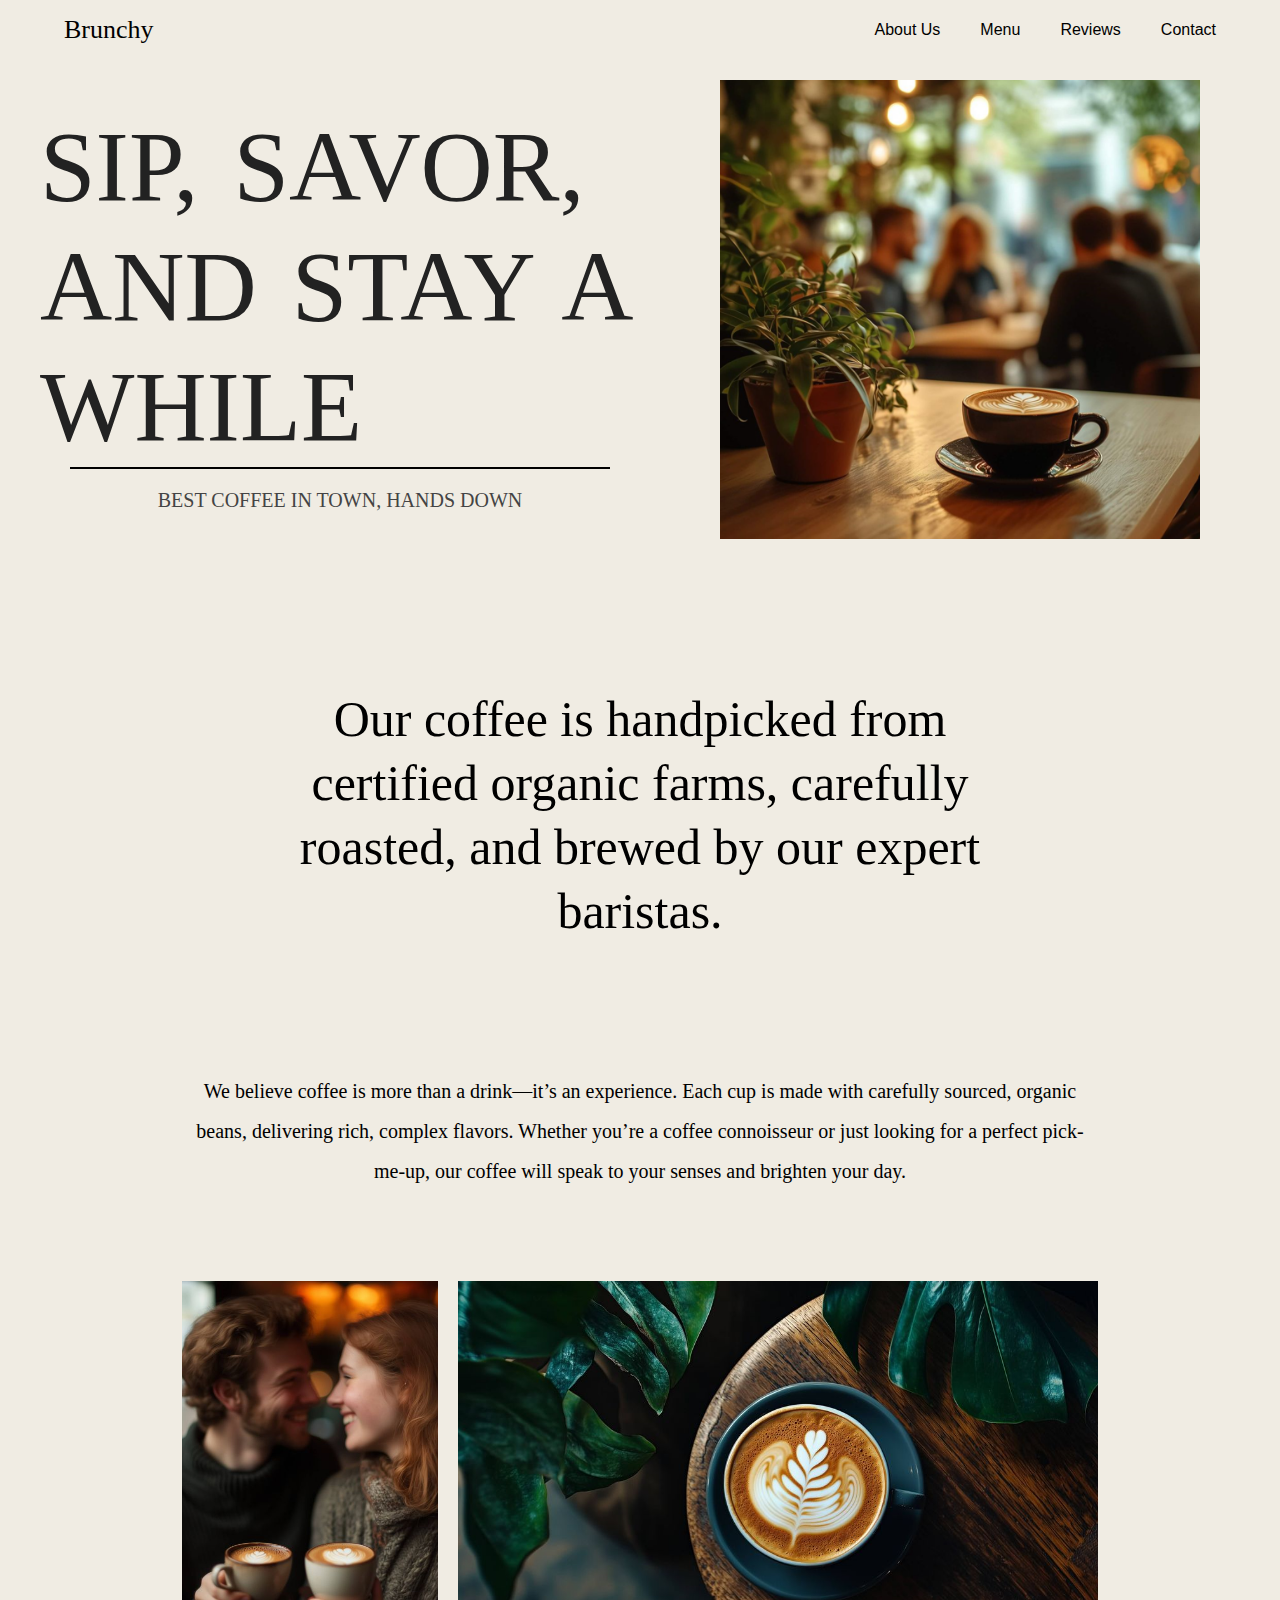
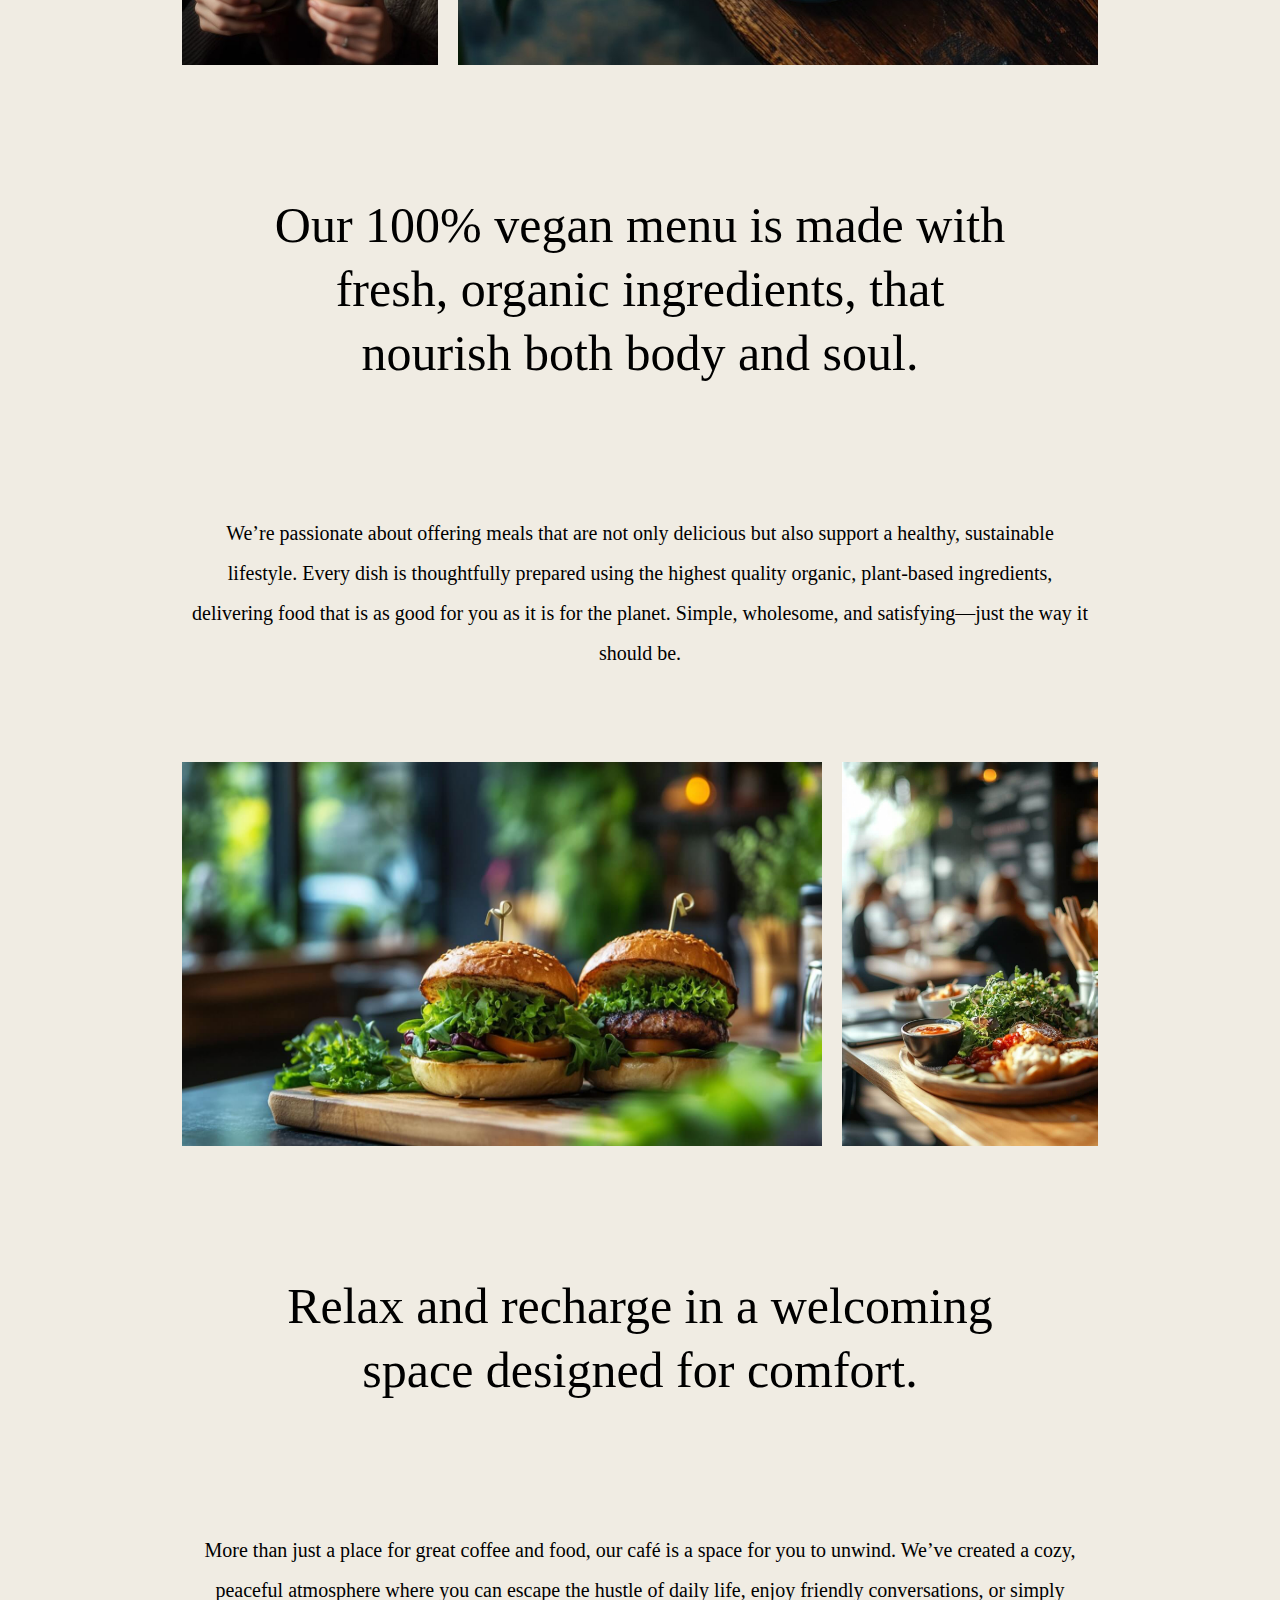
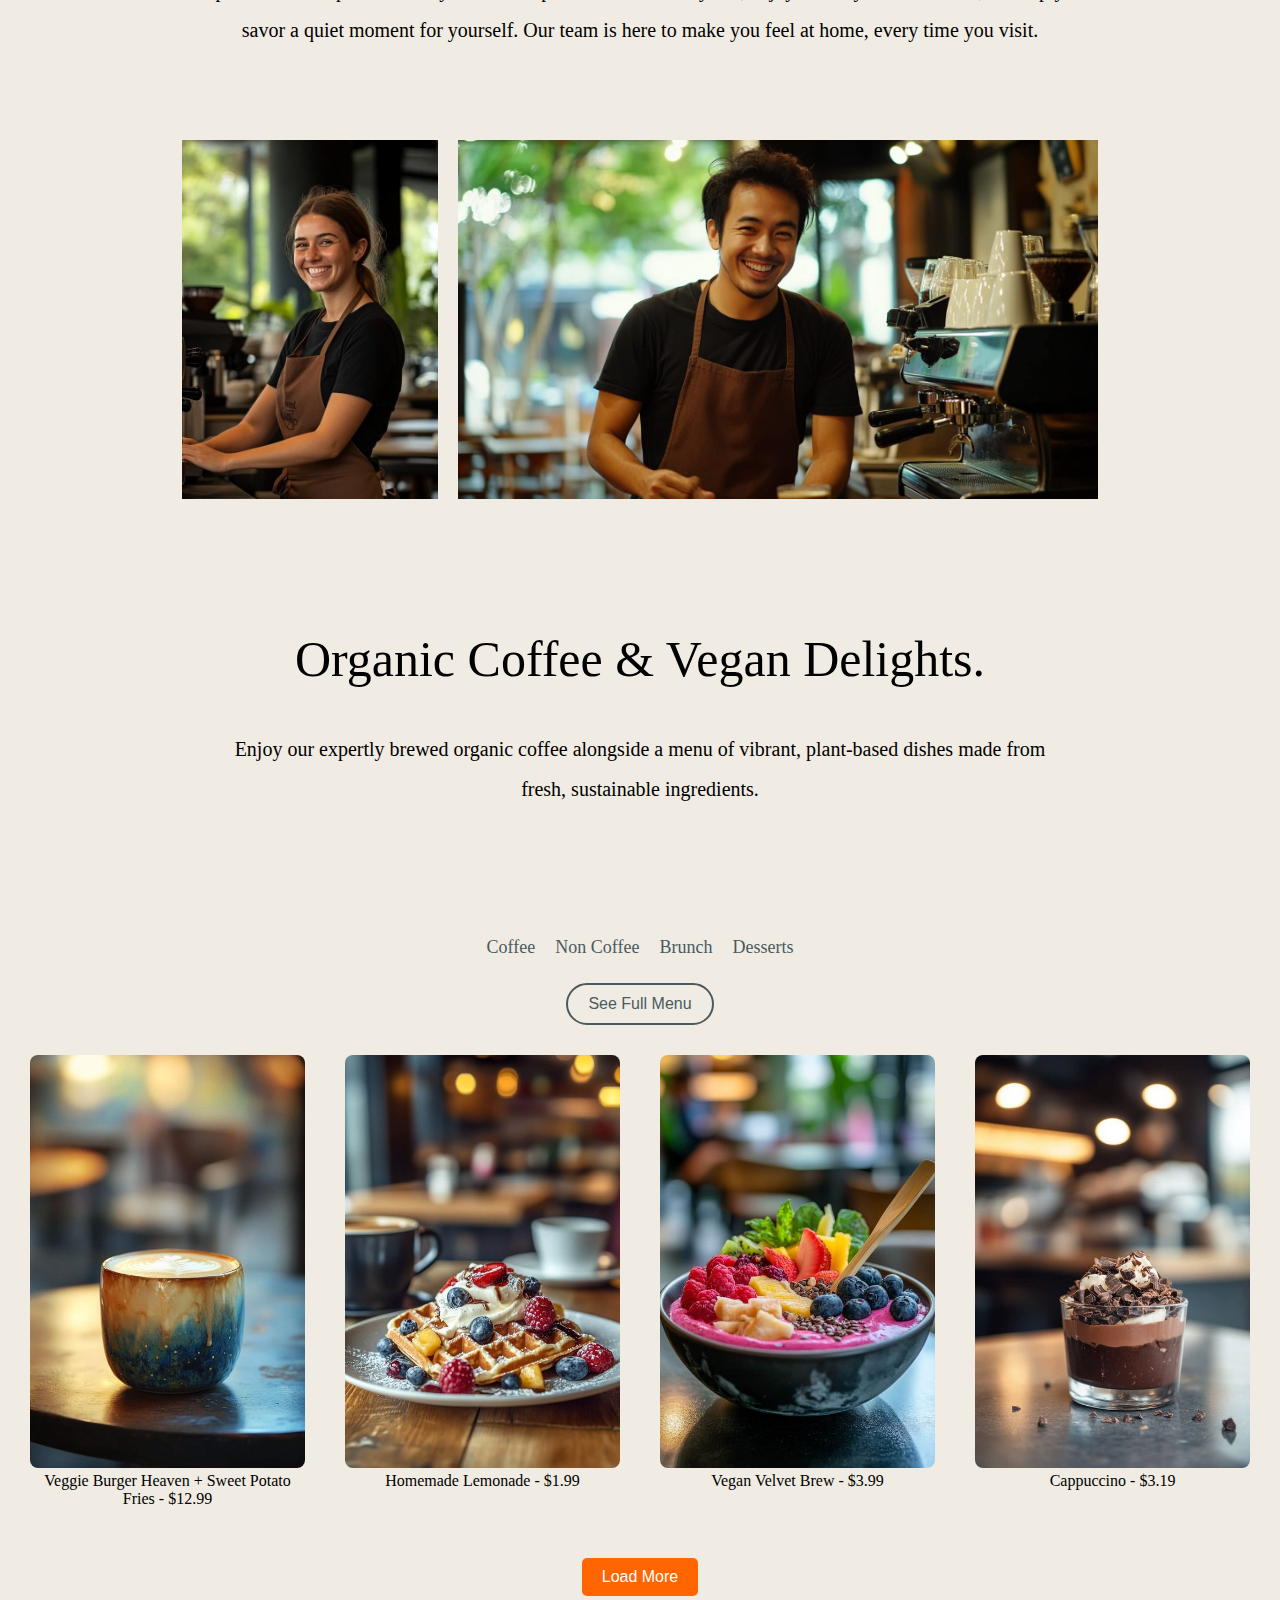
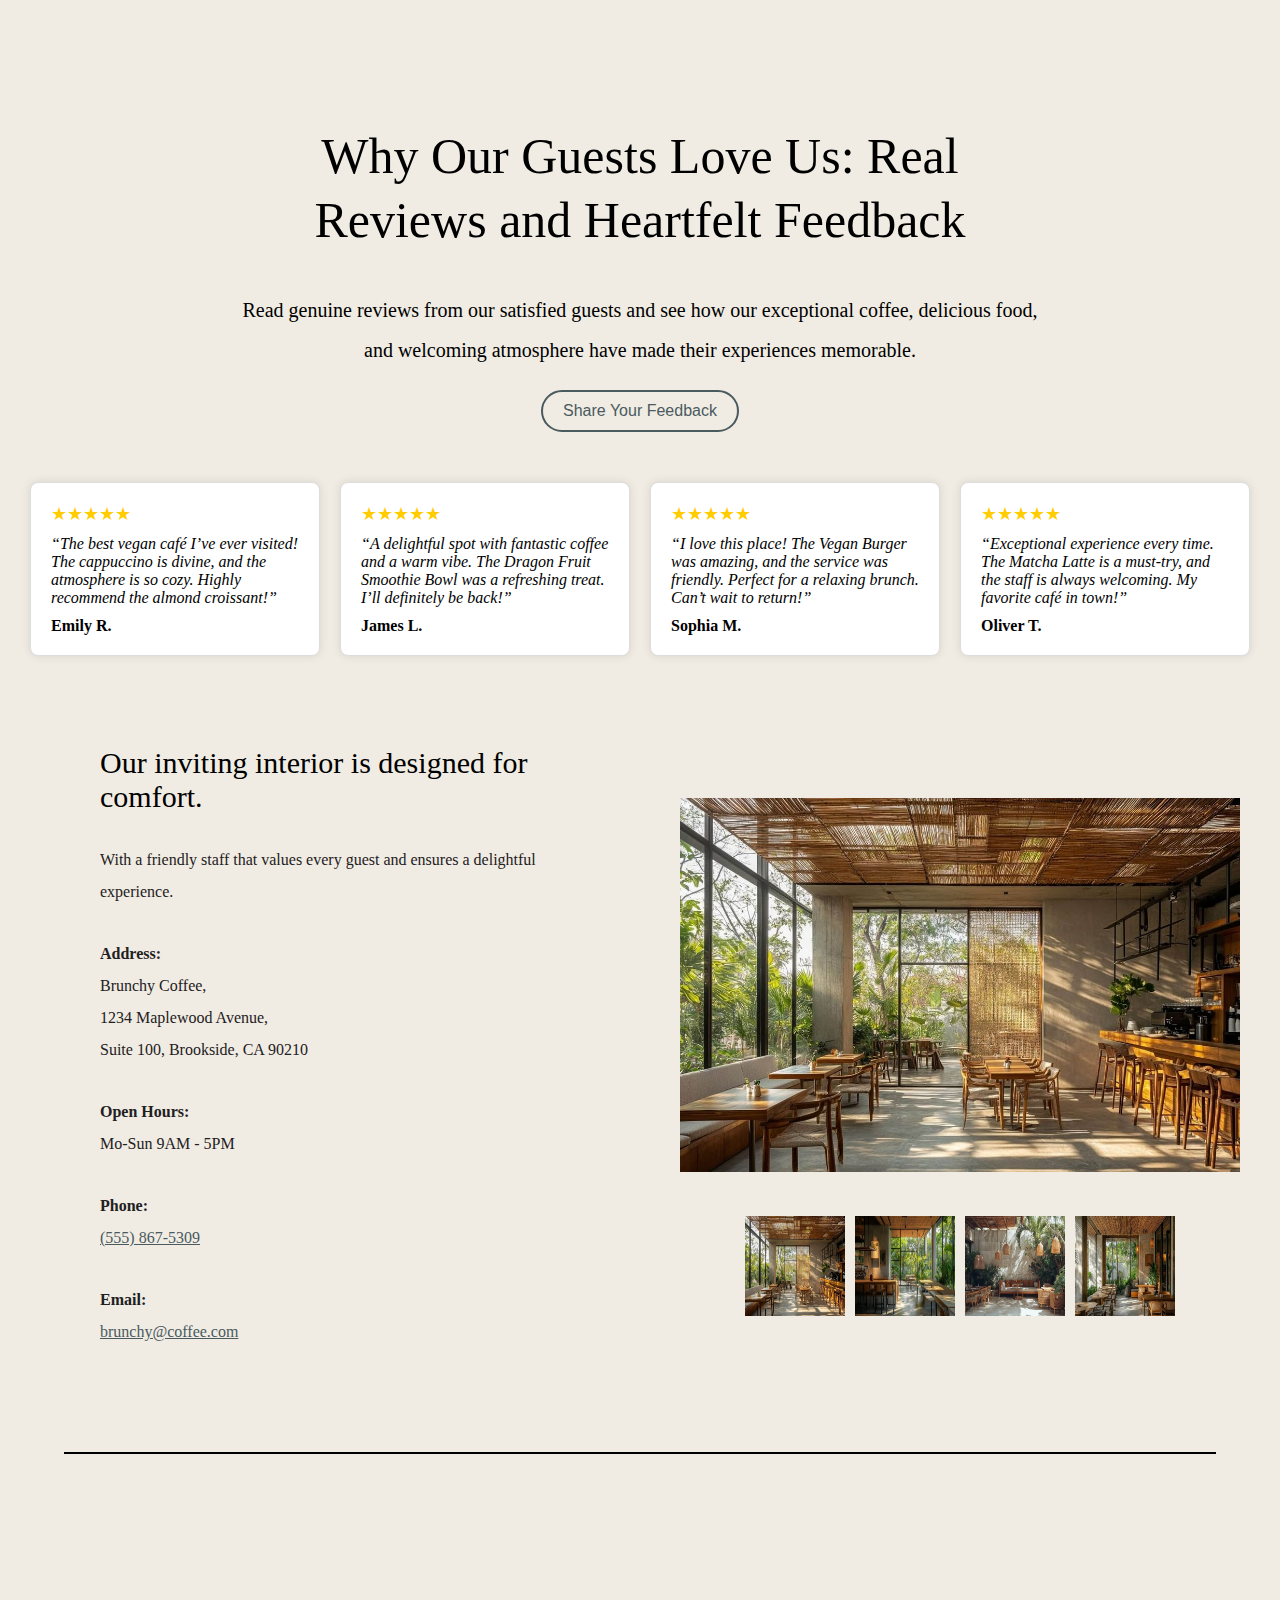
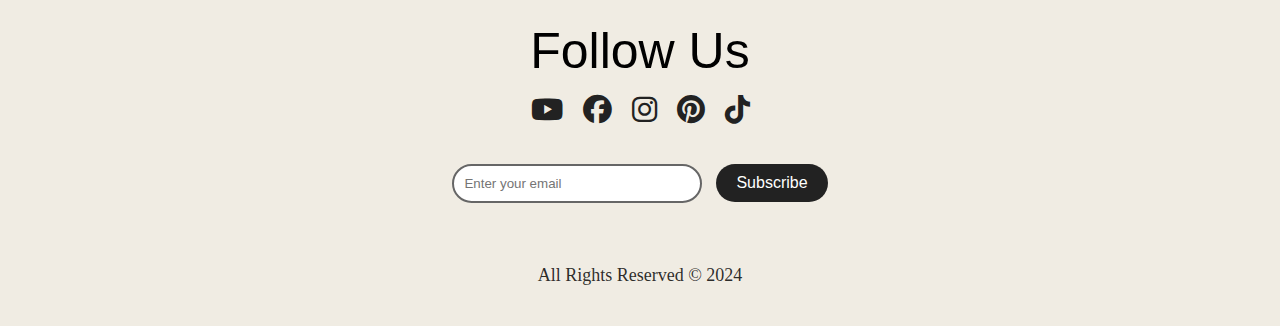
==== index.html @ fb0404a4 "Brunchy Website" ====
<!DOCTYPE html>
<html lang="en">
<head>
    <meta charset="UTF-8">
    <meta name="viewport" content="width=device-width, initial-scale=1.0">
    <title>Brunchy</title>

    <link rel="stylesheet" href="style.css">
    <link rel="stylesheet" href="max-width-460.css">
    <link rel="stylesheet" href="max-width-768.css">

    <!-- ============favicon=========== -->
    <link rel="icon" href="/img/favicon.png" type="image/x-icon">

    <!-- =====font-awesome-icon-link======= -->
     <link rel="stylesheet" href="https://cdnjs.cloudflare.com/ajax/libs/font-awesome/6.7.2/css/all.min.css">

    <!-- =====google-font-link===== -->
    <link rel="preconnect" href="https://fonts.googleapis.com">
    <link rel="preconnect" href="https://fonts.gstatic.com" crossorigin>
    <link href="https://fonts.googleapis.com/css2?family=Merriweather&family=Poppins:ital,wght@0,100;0,200;0,300;0,400;0,500;0,600;0,700;0,800;0,900;1,100;1,200;1,300;1,400;1,500;1,600;1,700;1,800;1,900&display=swap" rel="stylesheet">
</head>
<body>

    <!-- ======navigation=============== -->
    <nav class="navbar">
        <div class="logo">Brunchy</div>
        <div class="menu-icon" onclick="toggleMenu()">☰</div>
        <ul class="nav-links">
            <li><a href="#about-us">About Us</a></li>
            <li><a href="#menu">Menu</a></li>
            <li><a href="#reviews">Reviews</a></li>
            <li><a href="#contact">Contact</a></li>
        </ul>
    </nav>

<!-- ======= Hero-section ========= -->
<div class="container">
    <div class="text">
        <h1>SIP, SAVOR, AND STAY A WHILE</h1>
        <hr>
        <p>BEST COFFEE IN TOWN, HANDS DOWN</p>
    </div>
    <div class="image">
        <img src="/img/ss.png" alt="Coffee Shop">
    </div>
</div>


<!-- ======About-us============ -->

<div class="about-us" id="about-us">
<h1>Our coffee is handpicked from certified organic farms, carefully roasted, and brewed by our expert baristas.</h1>

<h3>We believe coffee is more than a drink—it’s an experience. Each cup is made with carefully sourced, organic beans, delivering rich, complex flavors. Whether you’re a coffee connoisseur or just looking for a perfect pick-me-up, our coffee will speak to your senses and brighten your day.</h3>

<div class="about-us-img">
    <img src="/img/couple coffee.jpg" alt="">
    <img src="/img/about-us-img.jpg" alt="">
</div>
</div>


<!-- =====About-us-two======== -->

<div class="About-us-two">
    <h1>Our 100% vegan menu is made with fresh, organic ingredients, that nourish both body and soul.</h1>
    
    <h3>We’re passionate about offering meals that are not only delicious but also support a healthy, sustainable lifestyle. Every dish is thoughtfully prepared using the highest quality organic, plant-based ingredients, delivering food that is as good for you as it is for the planet. Simple, wholesome, and satisfying—just the way it should be.</h3>
    
    <div class="about-us-two-img">
        <img src="/img/Burger.jpg" alt="">
        <img src="/img/food.jpg" alt="">
    </div>
    </div>

<!-- ==========About-us-three=========== -->
<div class="About-us-three">
    <h1>Relax and recharge in a welcoming space designed for comfort.</h1>
    
    <h3>More than just a place for great coffee and food, our café is a space for you to unwind. We’ve created a cozy, peaceful atmosphere where you can escape the hustle of daily life, enjoy friendly conversations, or simply savor a quiet moment for yourself. Our team is here to make you feel at home, every time you visit.</h3>
    
    <div class="about-us-three-img">
        <img src="/img/girl-shafe.jpg" alt="">
        <img src="/img/boy-shafe.jpg" alt="">
    </div>
    </div>


    <!-- =============Menu================== -->
     <div class="menu" id="menu">
        <div class="text-area">
            <h1>Organic Coffee & Vegan Delights.</h1>
            <h3>Enjoy our expertly brewed organic coffee alongside a menu of vibrant, plant-based dishes made from fresh, sustainable ingredients.</h3>
        </div>
     </div>


     <nav class="menu-lists">
        <a href="#" class="active">Coffee</a>
        <a href="#">Non Coffee</a>
        <a href="#">Brunch</a>
        <a href="#">Desserts</a>
    </nav>

    <div class="menu-btn">
    <button>See Full Menu</button>
</div>

<!-- =================================== -->

<div class="menu-container">
    <div class="menu-item show">
        <img src="/img/flate-white.jpg" alt="Veggie Burger">
        <p>Veggie Burger Heaven + Sweet Potato Fries - $12.99</p>
    </div>

    <div class="menu-item show">
        <img src="/img/waffle-dessert.jpg" alt="Lemonade">
        <p>Homemade Lemonade - $1.99</p>
    </div>

    <div class="menu-item show">
        <img src="/img/pudding.jpg" alt="Vegan Brew">
        <p>Vegan Velvet Brew - $3.99</p>
    </div>

    <div class="menu-item show">
        <img src="/img/cake.jpg" alt="Cappuccino">
        <p>Cappuccino - $3.19</p>
    </div>

    <div class="menu-item">
        <img src="/img/veggie-burger.jpg" alt="Pizza">
        <p>Cheese Pizza - $8.99</p>
    </div>

    <div class="menu-item">
        <img src="/img/lemonade.jpg" alt="Pasta">
        <p>Italian Pasta - $7.49</p>
    </div>

    <div class="menu-item">
        <img src="/img/valvet brew.jpg" alt="Smoothie">
        <p>Berry Smoothie - $4.99</p>
    </div>

    <div class="menu-item">
        <img src="/img/menu-cofee.jpg" alt="Salad">
        <p>Caesar Salad - $5.99</p>
    </div>
</div>

<div class="load-more-btn">
<button class="load-more">Load More</button>
</div>

<!-- =============FeedBack============= -->

<div class="feedback-contain" id="reviews">
<h1>Why Our Guests Love Us:
Real Reviews and Heartfelt Feedback</h1>
<h3>Read genuine reviews from our satisfied guests and see how our exceptional coffee, delicious food, and welcoming atmosphere have made their experiences memorable.</h3>
<div class="feedback-btn">
<button>Share Your Feedback</button></div>
</div>

<div class="all-reviews">

<div class="reviews-container">
    <div class="review-box">
        <div class="stars">★★★★★</div>
        <p class="review-text">“The best vegan café I’ve ever visited! The cappuccino is divine, and the atmosphere is so cozy. Highly recommend the almond croissant!”</p>
        <p class="review-author">Emily R.</p>
    </div>
    <div class="review-box">
        <div class="stars">★★★★★</div>
        <p class="review-text">“A delightful spot with fantastic coffee and a warm vibe. The Dragon Fruit Smoothie Bowl was a refreshing treat. I’ll definitely be back!”</p>
        <p class="review-author">James L.</p>
    </div>
    <div class="review-box">
        <div class="stars">★★★★★</div>
        <p class="review-text">“I love this place! The Vegan Burger was amazing, and the service was friendly. Perfect for a relaxing brunch. Can’t wait to return!”</p>
        <p class="review-author">Sophia M.</p>
    </div>
    <div class="review-box">
        <div class="stars">★★★★★</div>
        <p class="review-text">“Exceptional experience every time. The Matcha Latte is a must-try, and the staff is always welcoming. My favorite café in town!”</p>
        <p class="review-author">Oliver T.</p>
    </div>
</div>
</div>

<!-- ===============Interior========= -->

<div class="container">

    <div class="text-section">

        <h1>Our inviting interior is designed for comfort.</h1>

        <p>With a friendly staff that values every guest and ensures a delightful experience.

        </p>

        <p ><strong>Address:</strong><br>
            Brunchy Coffee,<br>1234 Maplewood Avenue,<br>Suite 100, Brookside, CA 90210</p>

        <p> <strong>Open Hours:</strong> <br>
            Mo-Sun 9AM - 5PM</p>

        <p> <strong>Phone:</strong> <br> 
            <a href="tel:+15558675309">(555) 867-5309</a>
        </p>

        <p> <strong>Email:</strong><br>
            <a href="mailto:brunchy@coffee.com">brunchy@coffee.com</a>
        </p>

    </div>
    <div class="image-section">
        <div class="main-image">
            <img src="/img/First.jpg" alt="Interior Design">
        </div>
        <div class="thumbnail-gallery">
            <img src="/img/First.jpg" alt="Thumbnail 1">
            <img src="/img/Second.jpg" alt="Thumbnail 2">
            <img src="/img/Third.jpg" alt="Thumbnail 3">
            <img src="/img/Fourth.jpg" alt="Thumbnail 4">
        </div>
    </div>
</div>


<!-- ============Footer==================== -->

<hr>

 <footer class="footer" id="contact">

        <h1>Follow Us</h1>

        <div class="social-icons">
            <a href="#" class="fa-brands fa-youtube"></a>
            <a href="#" class="fa-brands fa-facebook"></a>
            <a href="#" class="fa-brands fa-instagram"></a>
            <a href="#" class="fa-brands fa-pinterest"></a>
            <a href="#" class="fa-brands fa-tiktok"></a>
        </div>

        <div class="newsletter">

            <input type="email" placeholder="Enter your email">

            <button>Subscribe</button>
        </div>

        <p class="copyright">All Rights Reserved &copy; 2024 </p>

    </footer>

    <script>
        function toggleMenu() {
            document.querySelector(".nav-links").classList.toggle("active");
        }


//   =========Load More==========   

document.addEventListener("DOMContentLoaded", function() {
            const items = document.querySelectorAll(".menu-item");
            const loadMoreBtn = document.querySelector(".load-more");
            let currentItems = 4;

            loadMoreBtn.addEventListener("click", function() {
                for (let i = currentItems; i < currentItems + 4; i++) {
                    if (items[i]) {
                        items[i].classList.add("show");
                    }
                }
                currentItems += 4;
                if (currentItems >= items.length) {
                    loadMoreBtn.style.display = "none";
                }
            });
        });
    </script>

</body>
</html>
---- style.css ----
:root{
    --bg-color: #f0ece3;
    --font-family: font-family: "Poppins", serif;;
    --text-color: #1e2022;
}

*{
    margin: 0;
    padding: 0;
    box-sizing: border-box;
}

body{
    background-color: var(--bg-color);
}
.navbar {
    display: flex;
    justify-content: space-between;
    align-items: center;
    padding: 15px 5%;
   
}

.logo {
    font-size: 26px;
    
}

.nav-links {
    list-style: none;
    display: flex;
    gap: 40px;
}

.nav-links a {
    text-decoration: none;
    color: black;
    font-size: 16px;
    font-family: 'Segoe UI', Tahoma, Geneva, Verdana, sans-serif;
}

.nav-links a:hover{
    text-decoration: underline;
    color: #222;
}

.menu-icon {
    display: none;
    font-size: 24px;
    cursor: pointer;
}

.container {
    display: flex;
    flex-wrap: wrap-reverses;
    align-items: center;
    justify-content: space-between;
    padding: 40px;

}

.text {
    flex: 1;
    min-width: 300px;
    padding: 20px;
}

.text h1 {
    font-size: 100px;
    word-spacing: 10px;
    line-height: 1.2;
    color: #222;
    font-weight: 200;
    font-family: var(--font-family);
}

hr{
border: 1px solid black;
}

.text p {
    font-size: 20px;
    margin-top: 20px;
    color: #444;
    text-align: center;
}

.container .image {
    flex: 1;
    width: 300px;
    display: flex;
    justify-content: center;
    align-items: center;
    
}

.image img {
    width: 80%;
    object-fit: cover;
}

.about-us{
    margin-top: 10%;
}

.about-us h1{
    width: 100%;
    margin: 0 auto;
    text-align: center;
    line-height: 4rem;
    font-size: 50px;
    font-weight: 300;
    font-family: 'Times New Roman', Times, serif;
    padding: 0px 20%;
   
}

.about-us h3{
    width: 100%;
    margin: 0 auto;
    text-align: center;
    margin-top: 10%;
    line-height: 2em;
    font-weight: 200;
    padding: 0px 15%;
    font-size: 20px;
}

.about-us .about-us-img{
    display: flex;
    flex-wrap: wrap;
    justify-content: center;
    gap: 20px;
    margin-top: 7%;
}

.about-us-img img:nth-child(1){
    width: 20%;
}

.about-us-img img:nth-child(2){
    width: 50%;
    object-fit: cover;
}

/* ============About-us-two============ */

.About-us-two{
    margin-top: 10%;
}

.About-us-two h1{
    width: 100%;
    margin: 0 auto;
    text-align: center;
    line-height: 4rem;
    font-size: 50px;
    font-weight: 300;
    font-family: 'Times New Roman', Times, serif;
    padding: 0px 20%;
   
}

.About-us-two h3{
    width: 100%;
    margin: 0 auto;
    text-align: center;
    margin-top: 10%;
    line-height: 2em;
    font-weight: 200;
    padding: 0px 15%;
    font-size: 20px;
}

.About-us-two .about-us-two-img{
    display: flex;
    flex-wrap: wrap;
    justify-content: center;
    gap: 20px;
    margin-top: 7%;
}

.About-us-two .about-us-two-img img:nth-child(1){
    width: 50%;
}

.About-us-two .about-us-two-img img:nth-child(2){
    width: 20%;
    object-fit: cover;
}

/* ==========About-us-three============ */

.About-us-three{
    margin-top: 10%;
}

.About-us-three h1{
    width: 100%;
    margin: 0 auto;
    text-align: center;
    line-height: 4rem;
    font-size: 50px;
    font-weight: 300;
    font-family: 'Times New Roman', Times, serif;
    padding: 0px 20%;
   
}

.About-us-three h3{
    width: 100%;
    margin: 0 auto;
    text-align: center;
    margin-top: 10%;
    line-height: 2em;
    font-weight: 200;
    padding: 0px 15%;
    font-size: 20px;
}

.About-us-three .about-us-three-img{
    display: flex;
    flex-wrap: wrap;
    justify-content: center;
    gap: 20px;
    margin-top: 7%;
}

.About-us-three .about-us-three-img img:nth-child(1){
    width: 20%;
    object-fit: cover;
}

.About-us-three .about-us-three-img img:nth-child(2){
    width: 50%;
    object-fit: cover;
}

/* ===========Menu============= */

.menu .text-area h1{
    width: 100%;
    text-align: center;
    line-height: 4rem;
    font-size: 50px;
    font-weight: 300;
    font-family: 'Times New Roman', Times, serif;
    padding: 0px 20%;
    margin-top: 10%;
}

.menu .text-area h3{
    width: 100%;
    margin: 0 auto;
    text-align: center;
    line-height: 2em;
    font-weight: 200;
    padding: 0px 18%;
    font-size: 20px;
    margin-top: 3%;
}


.menu-lists {
    display: flex;
     gap: 20px;
     justify-content: center;
     font-size: 18px;
     margin-top: 10%;
}

.menu-lists a {
    text-decoration: none;
    color: #4a5a5f;
    position: relative;
    padding-bottom: 5px;
}

.menu-lists a:hover{
    font-weight: bold;
}

.menu-btn{
    display: flex;
    align-items: center;
    justify-content: center;
    
}

button {
    margin-top: 20px;
    padding: 10px 20px;
    border: 2px solid #4a5a5f;
    border-radius: 30px;
    background-color: var(--bg-color);
    color: #4a5a5f;
    font-size: 16px;
    cursor: pointer;
    transition: 0.3s ease;
    
}

button:hover {
    background-color: rgba(0, 0, 0, 0.769);
    color: white;
}

/* =============================== */

.menu-container {
    display: grid;
    grid-template-columns: repeat(auto-fit, minmax(250px, 1fr));
    gap: 20px;
    margin: 20px;
}
.menu-item {
    display: none;
    border-radius: 8px;
    padding: 10px;
    text-align: center;
}
.menu-item img {
    width: 100%;
    border-radius: 8px;
}
.menu-item.show {
    display: block;
}

.load-more-btn {
    display: flex;
    justify-content: center;
    align-items: center;
}

.load-more {
    background: #ff6600;
    color: white;
    border: none;
    padding: 10px 20px;
    font-size: 16px;
    cursor: pointer;
    border-radius: 5px;
    margin-top: 20px;
   
}
.load-more:hover {
    background: #cc5200;
}

/* =============FeedBack=========== */

.feedback-contain h1{
    width: 100%;
    text-align: center;
    line-height: 4rem;
    font-size: 50px;
    font-weight: 300;
    font-family: 'Times New Roman', Times, serif;
    padding: 0px 20%;
    margin-top: 10%;
}

.feedback-contain h3{
    width: 100%;
    margin: 0 auto;
    text-align: center;
    line-height: 2em;
    font-weight: 200;
    padding: 0px 18%;
    font-size: 20px;
    margin-top: 3%;
}

.feedback-btn{
    display: flex;
    justify-content: center;
}

.feedback-contain .feedback-btn button {
    margin-top: 20px;
    padding: 10px 20px;
    border: 2px solid #4a5a5f;
    border-radius: 30px;
    background-color: var(--bg-color);
    color: #4a5a5f;
    font-size: 16px;
    cursor: pointer;
    transition: 0.3s ease;
    
}

.feedback-contain .feedback-btn button:hover {
    background-color: rgba(0, 0, 0, 0.769);
    color: white;
}

/* .all-reviews{
    display: flex;
    justify-content: center;
    align-items: center;
    flex-direction: column;
} */

.reviews-container {
    display: grid;
    grid-template-columns: repeat(auto-fit, minmax(250px, 1fr));
    gap: 20px;
    margin: 50px 30px;

}
.review-box {
    background: white;
    border-radius: 8px;
    box-shadow: 0 0 10px rgba(0, 0, 0, 0.1);
    padding: 20px;
    text-align: left;
    border: 1px solid #ddd;
}
.stars {
    color: #ffcc00;
    font-size: 18px;
}
.review-text {
    font-style: italic;
    margin: 10px 0;
}
.review-author {
    font-weight: bold;
}

/* =========Interior============= */

.container {
    display: flex;
    flex-wrap: wrap;
    justify-content: center;
    align-items: center;
    padding: 20px;
    margin-bottom: 5%;
}
.text-section {
    flex: 1;
    padding: 20px;
}
.text-section h1 {
    font-size: 30px;
    font-weight: 300;
    font-family: 'Times New Roman', Times, serif;
    padding: 0px 10%;
}
.text-section p {
    font-size: 16px;
    margin-top: 5%;
    padding: 0px 10%;
    line-height: 2rem;
    color: var(--text-color);
}

.text-section a{
    color: #4a5a5f;
}
.image-section {
    flex: 1;
    max-width: 600px;
}
.main-image img {
    width: 100%;
    border-radius: 8px;
    transition: transform 0.3s ease-in-out;
    padding: 20px;
}
.main-image img:hover {
    transform: scale(1.05);
}
.thumbnail-gallery {
    display: flex;
    flex-wrap: wrap;
    justify-content: center;
    gap: 10px;
    margin-top: 20px;
}
.thumbnail-gallery img {
    width: 100px;
    height: 100px;
    transition: transform 0.3s ease-in-out;
    cursor: pointer;
}
.thumbnail-gallery img:hover {
    transform: scale(1.1);
}

/* ============Footer========== */

hr{
    width: 90%;
    margin: 0 auto;
}
.footer {
    padding: 40px 20px;
    margin-top: 10%;
}
.footer h1 {
    font-size: 50px;
    margin-bottom: 15px;
    text-align: center;
    font-weight: 300;
    font-family: 'Segoe UI', Tahoma, Geneva, Verdana, sans-serif;
}
.social-icons {
    display: flex;
    justify-content: center;
    gap: 20px;
    margin-bottom: 20px;
}
.social-icons a {
    font-size: 1.8rem;
    color: #222;
    transition: transform 0.3s ease, color 0.3s ease;
    text-decoration: none;
}
.social-icons a:hover {
    transform: scale(1.2);
    
}
.newsletter {
    margin-bottom: 20px;
    text-align: center;
}
.newsletter input {
    padding: 10px;
    width: 250px;
    border: 2px solid #666;
    border-radius: 25px;
    outline: none;
}
.newsletter button {
    padding: 10px 20px;
    margin-left: 10px;
    border: none;
    background-color: #222;
    color: white;
    border-radius: 25px;
    cursor: pointer;
    transition: background-color 0.3s ease;
}
.newsletter button:hover {
    background-color: transparent;
    border: 1px solid black;
    color: black;
}
.copyright {
    font-size: 18px;
    color: rgba(0, 0, 0, 0.826);
    text-align: center;
    margin-top: 5%;
}
---- max-width-460.css ----
@media (max-width: 460px) {
    .newsletter input {
        width: 180px;
    }
}
---- max-width-768.css ----
@media (max-width: 768px) {
    .nav-links {
        display: none;
        flex-direction: column;
        gap: 20px;
        position: absolute;
        top: 60px;
        right: 5%;
        background: white;
        padding: 10px;
        border-radius: 5px;
        box-shadow: 0px 0px 10px rgba(0, 0, 0, 0.1);
    }

    .nav-links.active {
        display: flex;
    }

    .menu-icon {
        display: block;
    }

    .container {
        flex-direction: column;
        text-align: center;
    }

    .text h1 {
        font-size: 2.5rem;
    }

    .about-us h1{
        font-size: 30px;
        line-height: 2.5rem;
        padding: 0px 5%;
        
    }

    .about-us h3{
        font-size: 20px;
        line-height: 2rem;
        padding: 0px 5%;
        
    }

    .About-us-two h1{
        font-size: 30px;
        line-height: 2.5rem;
        padding: 0px 5%;
        
    }

    .About-us-two h3{
        font-size: 20px;
        line-height: 2rem;
        padding: 0px;
        padding: 0px 5%;
        
    }

    .About-us-three h1{
        font-size: 30px;
        line-height: 2.5rem;
        padding: 0px 5%;
        
    }

    .About-us-three h3{
        font-size: 20px;
        line-height: 2rem;
        padding: 0px;
        padding: 0px 5%;
        
    }

    .menu .text-area h1{
        font-size: 30px;
        line-height: 2.5rem;
        padding: 0px 5%;
    }

    .menu .text-area h3{
        font-size: 18px;
        line-height: 2rem;
        padding: 0px 5%;
    }

    .menu-items {
        flex-direction: column;
        align-items: center;
    }

    .menu-container {
        grid-template-columns: 1fr;
    }

    .menu-container-two {
        grid-template-columns: 1fr;
    }

    .feedback-contain h1{
        font-size: 30px;
        line-height: 2.5rem;
        padding: 0px 5%;
    }

    .feedback-contain h3{
        font-size: 18px;
        line-height: 2rem;
        padding: 0px 5%;
    }

    .container {
        flex-direction: column;
        align-items: center;
        text-align: center;
    }
}
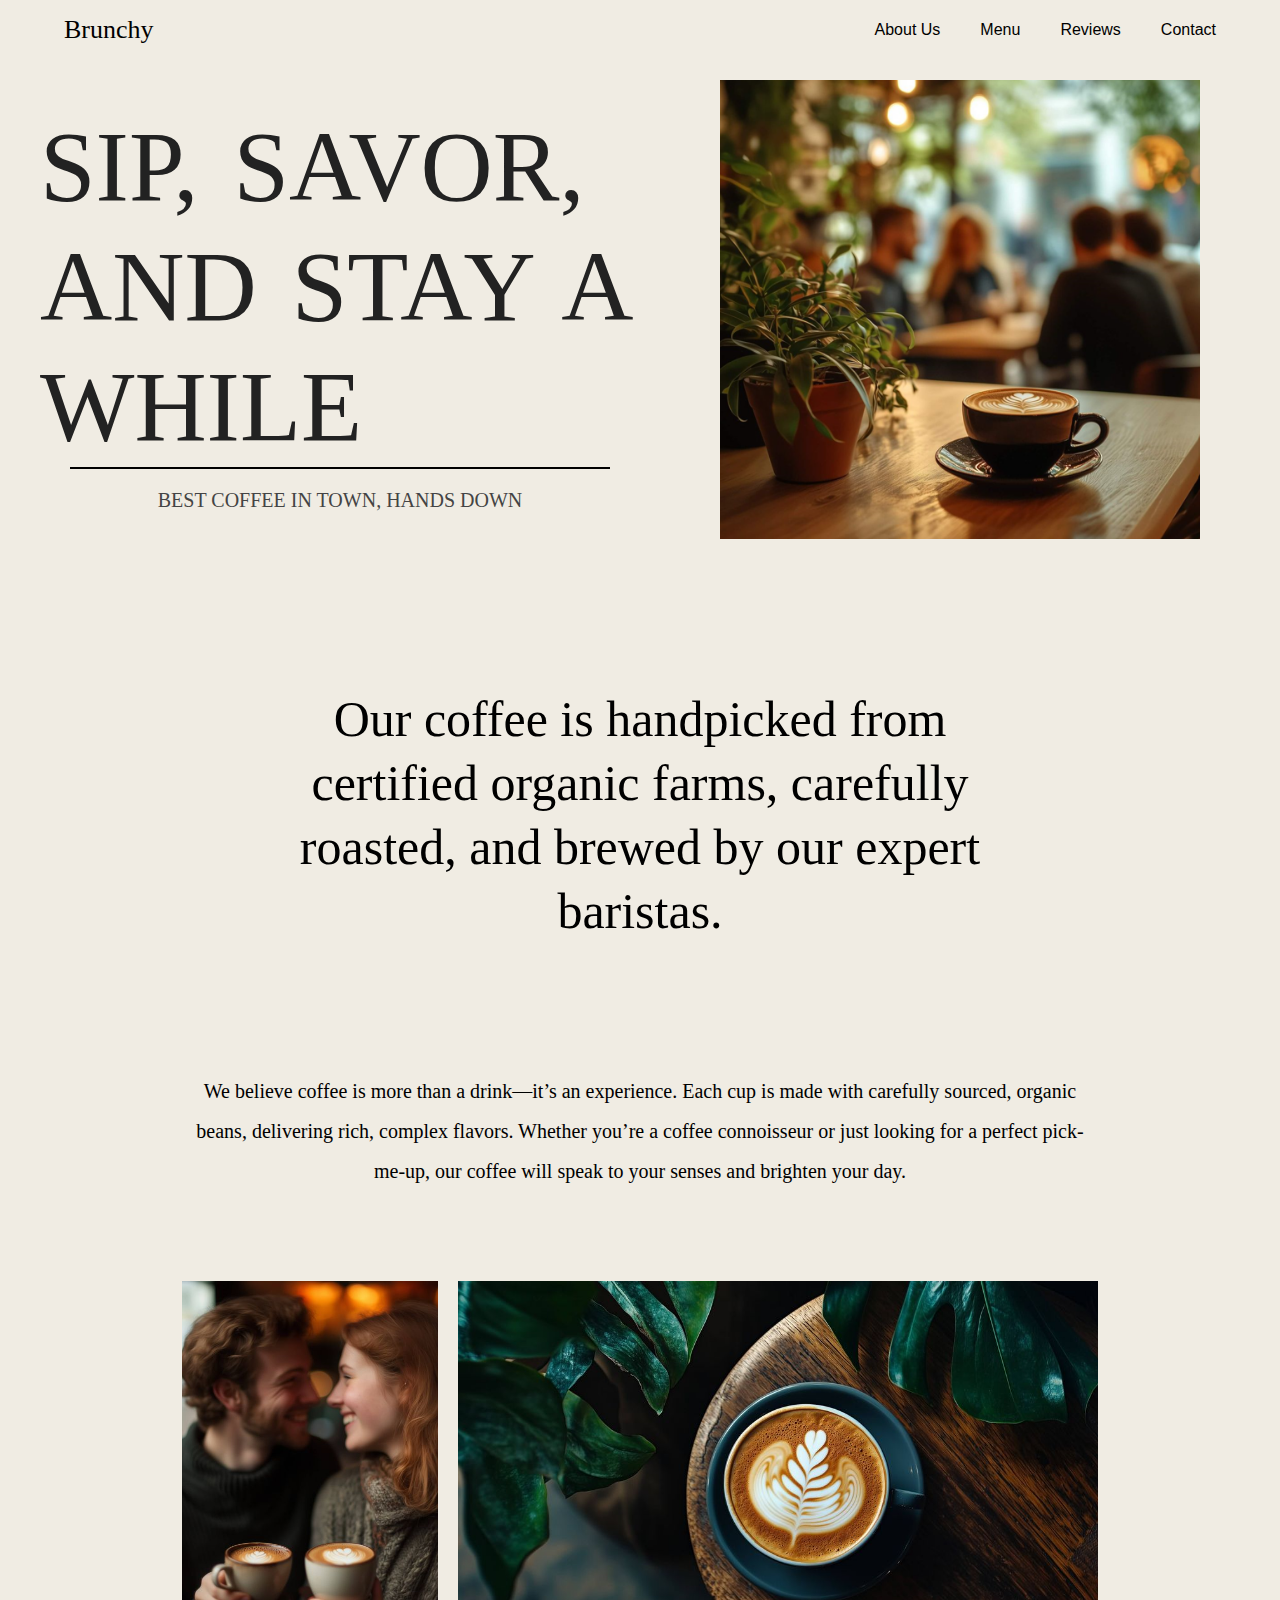
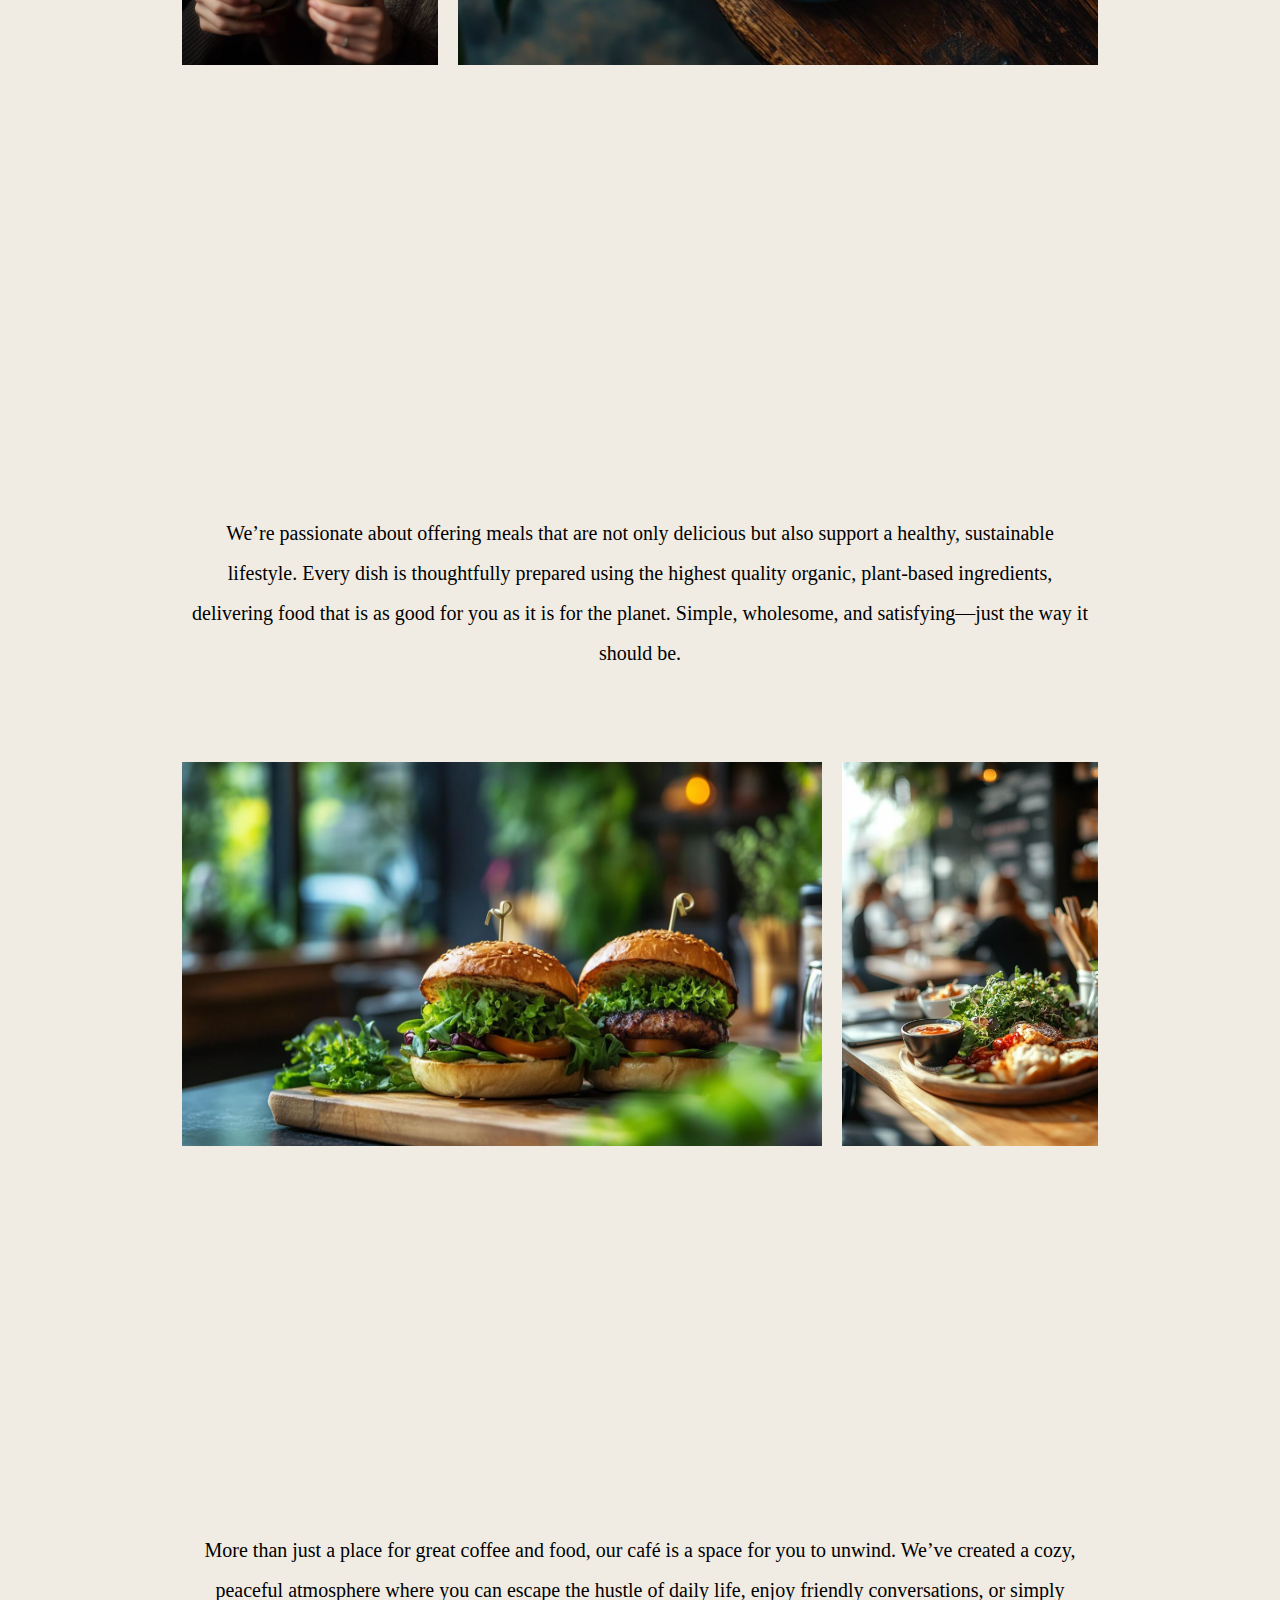
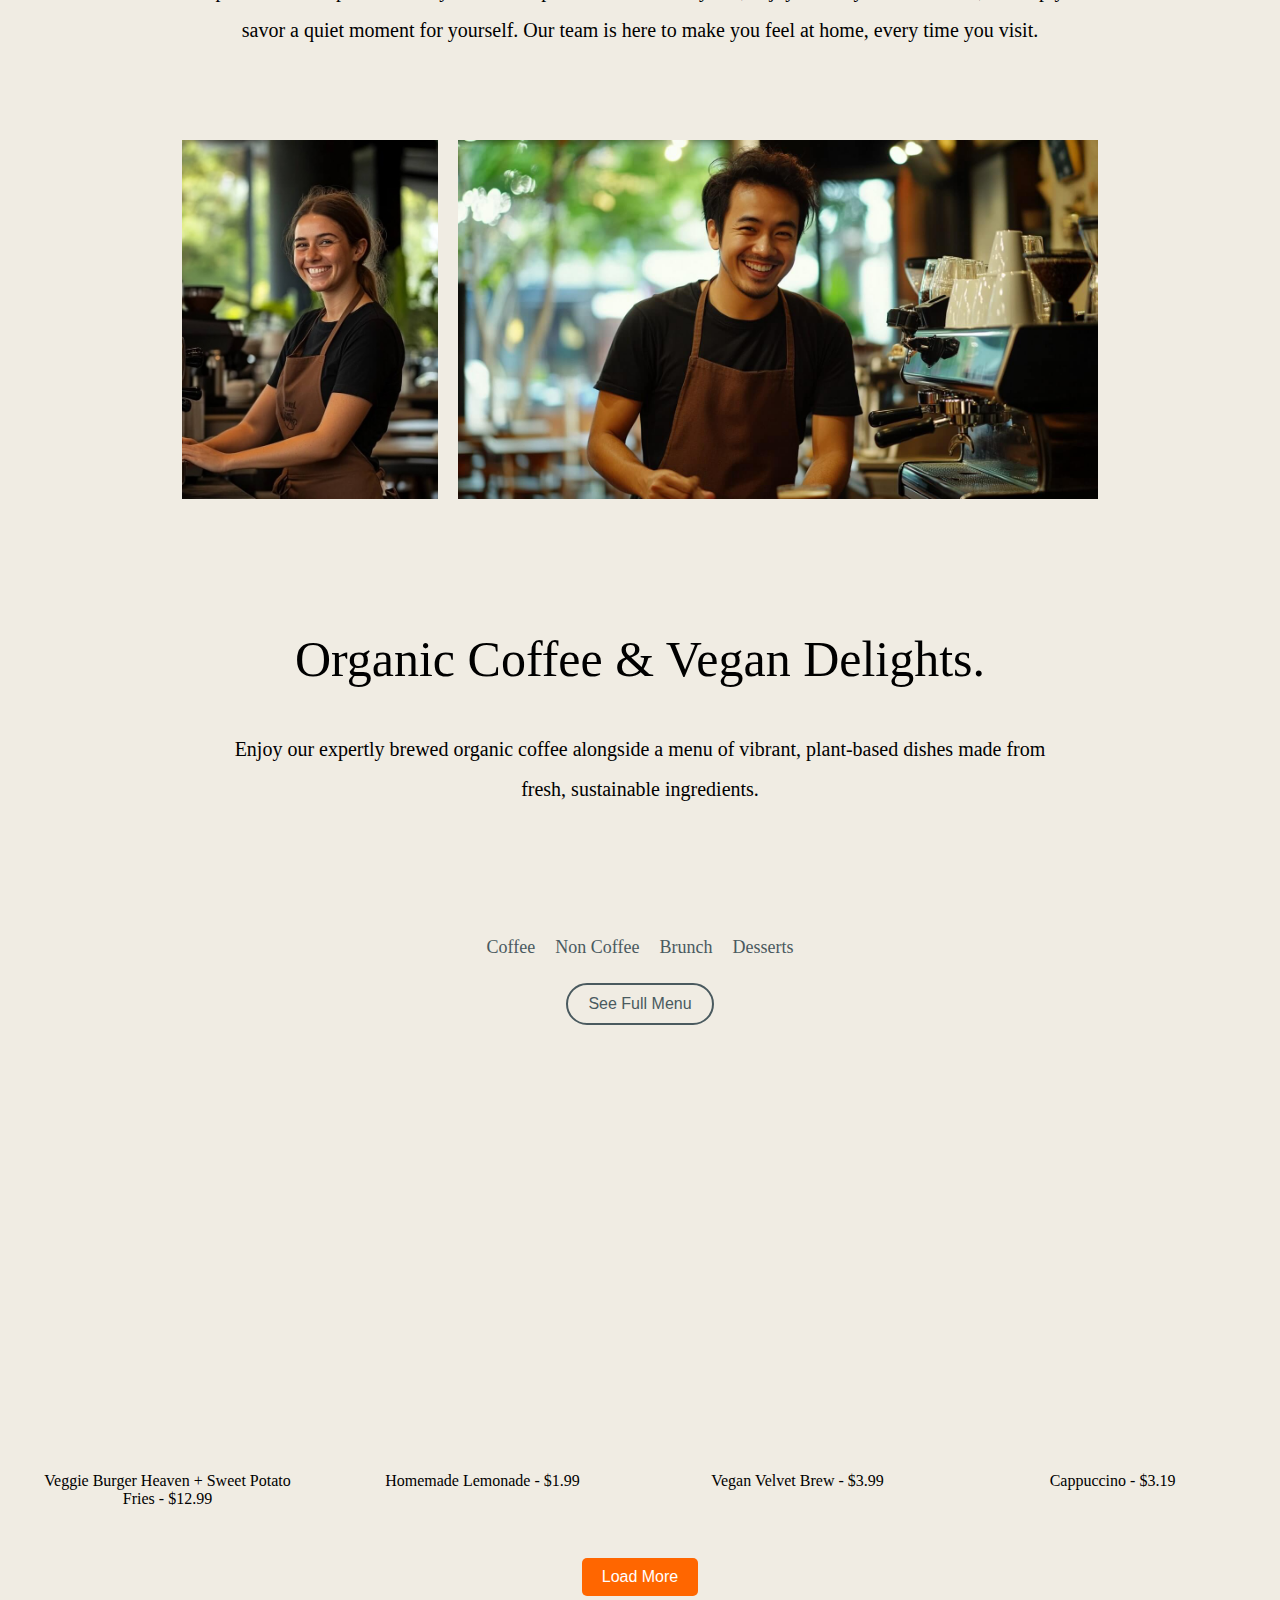
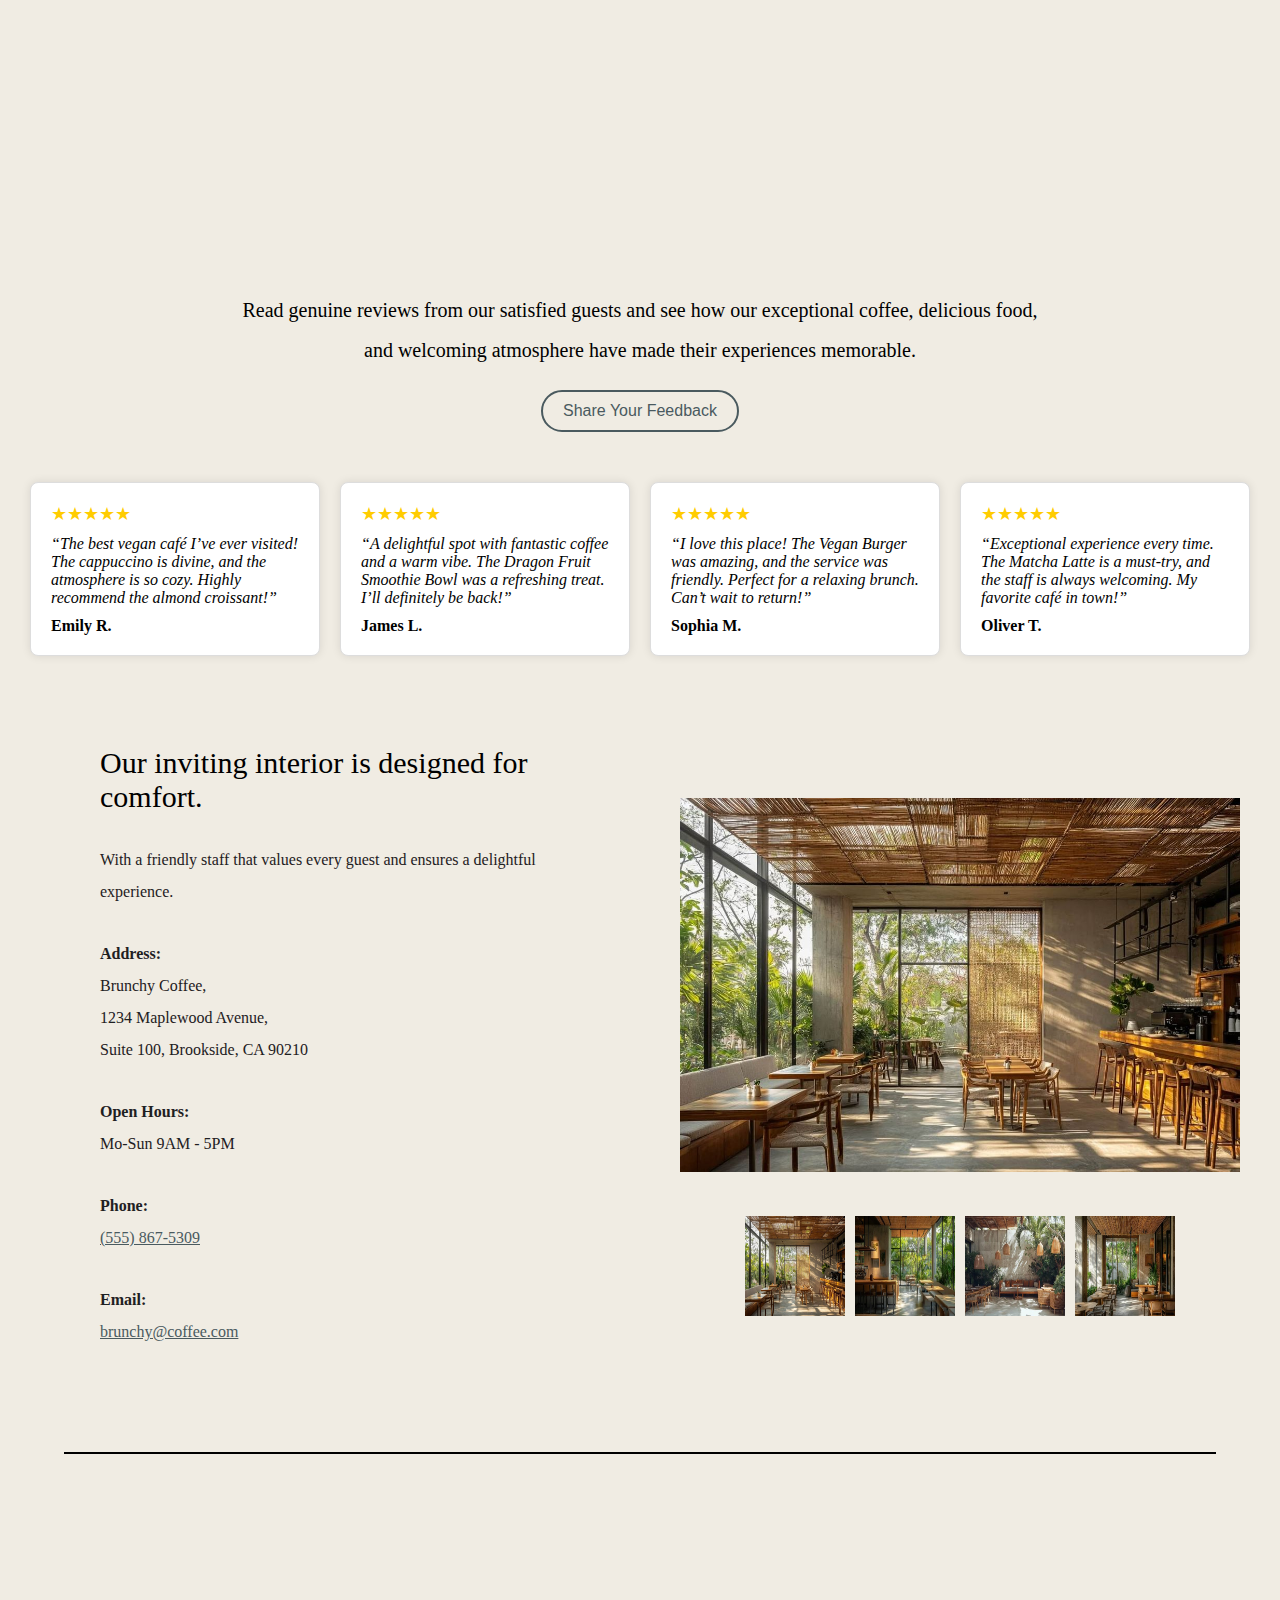
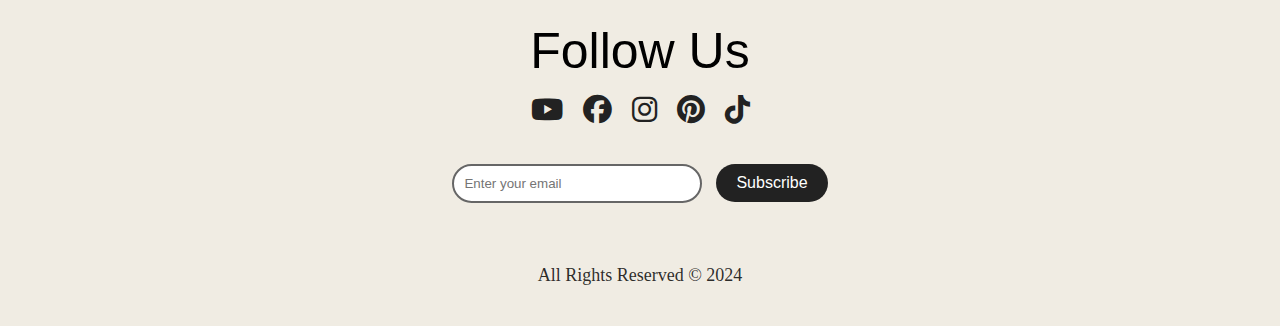
==== commit 7ebe1130: "Update index.html" ====
--- a/index.html
+++ b/index.html
@@ -19,6 +19,12 @@
     <link rel="preconnect" href="https://fonts.googleapis.com">
     <link rel="preconnect" href="https://fonts.gstatic.com" crossorigin>
     <link href="https://fonts.googleapis.com/css2?family=Merriweather&family=Poppins:ital,wght@0,100;0,200;0,300;0,400;0,500;0,600;0,700;0,800;0,900;1,100;1,200;1,300;1,400;1,500;1,600;1,700;1,800;1,900&display=swap" rel="stylesheet">
+
+<!-- ==============AOS-Link==================== -->
+    <link href="https://unpkg.com/aos@2.3.1/dist/aos.css" rel="stylesheet">
+    <script src="https://unpkg.com/aos@2.3.1/dist/aos.js"></script>
+
+
 </head>
 <body>
 
@@ -37,12 +43,12 @@
 <!-- ======= Hero-section ========= -->
 <div class="container">
     <div class="text">
-        <h1>SIP, SAVOR, AND STAY A WHILE</h1>
+        <h1 data-aos="fade-up" data-aos-duration="3000">SIP, SAVOR, AND STAY A WHILE</h1>
         <hr>
         <p>BEST COFFEE IN TOWN, HANDS DOWN</p>
     </div>
     <div class="image">
-        <img src="/img/ss.png" alt="Coffee Shop">
+        <img src="/img/ss.png" alt="Coffee Shop" data-aos="flip-left" data-aos-duration="3000">
     </div>
 </div>
 
@@ -50,7 +56,7 @@
 <!-- ======About-us============ -->
 
 <div class="about-us" id="about-us">
-<h1>Our coffee is handpicked from certified organic farms, carefully roasted, and brewed by our expert baristas.</h1>
+<h1 data-aos="fade-down" data-aos-duration="2000">Our coffee is handpicked from certified organic farms, carefully roasted, and brewed by our expert baristas.</h1>
 
 <h3>We believe coffee is more than a drink—it’s an experience. Each cup is made with carefully sourced, organic beans, delivering rich, complex flavors. Whether you’re a coffee connoisseur or just looking for a perfect pick-me-up, our coffee will speak to your senses and brighten your day.</h3>
 
@@ -64,7 +70,7 @@
 <!-- =====About-us-two======== -->
 
 <div class="About-us-two">
-    <h1>Our 100% vegan menu is made with fresh, organic ingredients, that nourish both body and soul.</h1>
+    <h1 data-aos="fade-down" data-aos-duration="2000">Our 100% vegan menu is made with fresh, organic ingredients, that nourish both body and soul.</h1>
     
     <h3>We’re passionate about offering meals that are not only delicious but also support a healthy, sustainable lifestyle. Every dish is thoughtfully prepared using the highest quality organic, plant-based ingredients, delivering food that is as good for you as it is for the planet. Simple, wholesome, and satisfying—just the way it should be.</h3>
     
@@ -76,7 +82,7 @@
 
 <!-- ==========About-us-three=========== -->
 <div class="About-us-three">
-    <h1>Relax and recharge in a welcoming space designed for comfort.</h1>
+    <h1 data-aos="fade-down" data-aos-duration="2000">Relax and recharge in a welcoming space designed for comfort.</h1>
     
     <h3>More than just a place for great coffee and food, our café is a space for you to unwind. We’ve created a cozy, peaceful atmosphere where you can escape the hustle of daily life, enjoy friendly conversations, or simply savor a quiet moment for yourself. Our team is here to make you feel at home, every time you visit.</h3>
     
@@ -111,22 +117,22 @@
 
 <div class="menu-container">
     <div class="menu-item show">
-        <img src="/img/flate-white.jpg" alt="Veggie Burger">
+        <img src="/img/flate-white.jpg" alt="Veggie Burger" data-aos="zoom-in" data-aos-duration="3000">
         <p>Veggie Burger Heaven + Sweet Potato Fries - $12.99</p>
     </div>
 
     <div class="menu-item show">
-        <img src="/img/waffle-dessert.jpg" alt="Lemonade">
+        <img src="/img/waffle-dessert.jpg" alt="Lemonade" data-aos="zoom-in" data-aos-duration="3000">
         <p>Homemade Lemonade - $1.99</p>
     </div>
 
     <div class="menu-item show">
-        <img src="/img/pudding.jpg" alt="Vegan Brew">
+        <img src="/img/pudding.jpg" alt="Vegan Brew" data-aos="zoom-in" data-aos-duration="3000">
         <p>Vegan Velvet Brew - $3.99</p>
     </div>
 
     <div class="menu-item show">
-        <img src="/img/cake.jpg" alt="Cappuccino">
+        <img src="/img/cake.jpg" alt="Cappuccino" data-aos="zoom-in" data-aos-duration="3000">
         <p>Cappuccino - $3.19</p>
     </div>
 
@@ -158,7 +164,7 @@
 <!-- =============FeedBack============= -->
 
 <div class="feedback-contain" id="reviews">
-<h1>Why Our Guests Love Us:
+<h1 data-aos="fade-down" data-aos-duration="2000">Why Our Guests Love Us:
 Real Reviews and Heartfelt Feedback</h1>
 <h3>Read genuine reviews from our satisfied guests and see how our exceptional coffee, delicious food, and welcoming atmosphere have made their experiences memorable.</h3>
 <div class="feedback-btn">
@@ -286,5 +292,9 @@
         });
     </script>
 
+<script>
+    AOS.init();
+  </script>
+
 </body>
-</html>+</html>
